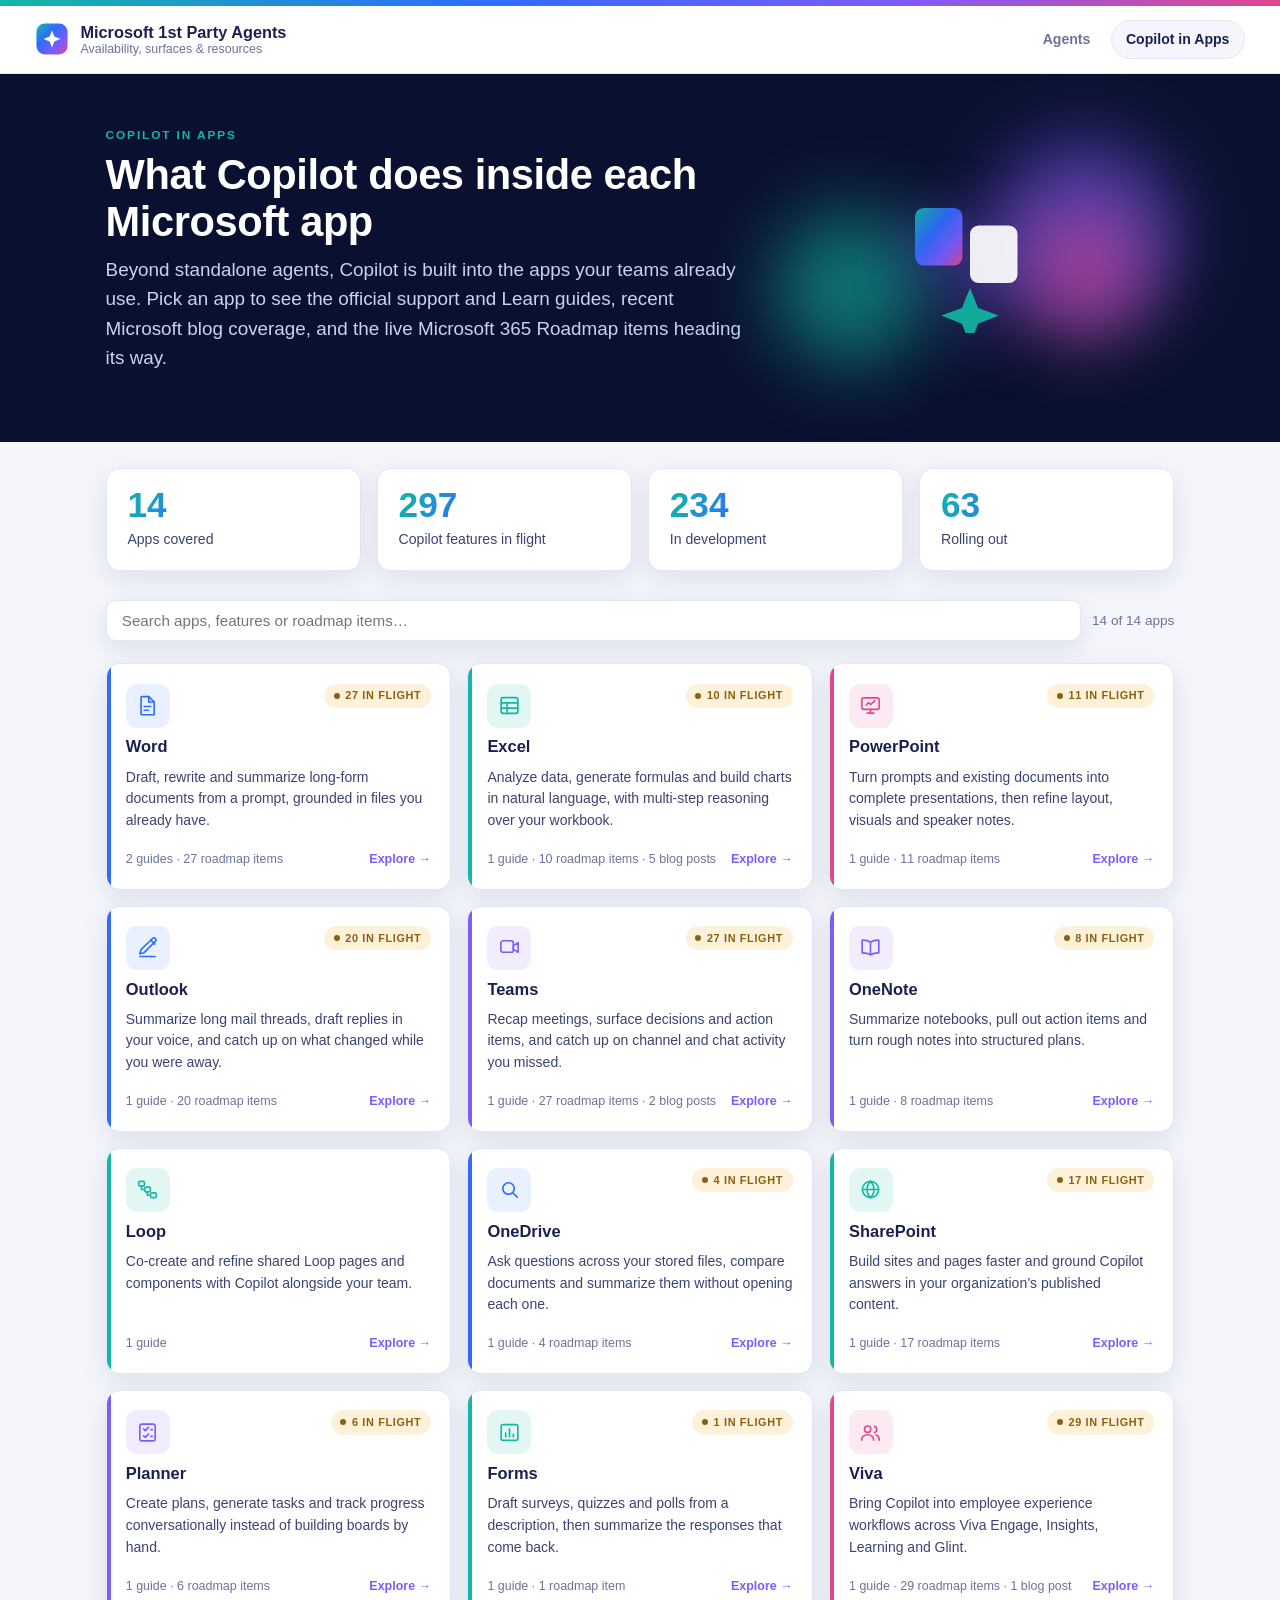
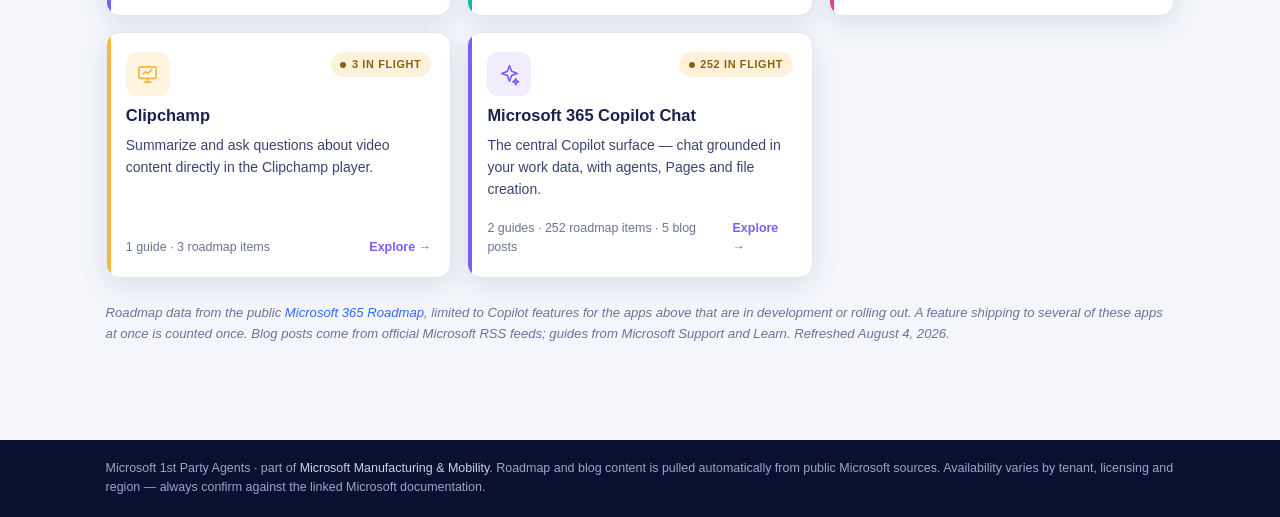
==== apps.html @ 52e4d9c3 "Reword agent card and detail labels Cards now read 'places to start' instead of 'capabilities', and " ====
<!DOCTYPE html>
<html lang="en">
<head>
<meta charset="utf-8">
<meta name="viewport" content="width=device-width,initial-scale=1">
<title>Copilot in Apps — Microsoft 1st Party Agents</title>
<meta name="description" content="What Microsoft 365 Copilot does inside Word, Excel, PowerPoint, Outlook, Teams and more — with official support articles, Microsoft blogs and live roadmap items for each app.">
<link rel="icon" href="assets/favicon.svg" type="image/svg+xml">
<link rel="stylesheet" href="assets/css/styles.css?v=20260805">
</head>
<body>
<div class="ribbon"></div>

<header class="site-header">
  <a class="brand" href="index.html">
    <svg class="brand-glyph" viewBox="0 0 48 48" fill="none" aria-hidden="true">
      <defs><linearGradient id="bg" x1="0" y1="0" x2="1" y2="1">
        <stop offset="0" stop-color="#12B8A6"/><stop offset=".38" stop-color="#2F6BFF"/>
        <stop offset=".7" stop-color="#7C5CFC"/><stop offset="1" stop-color="#E3458E"/>
      </linearGradient></defs>
      <rect x="2" y="2" width="44" height="44" rx="12" fill="url(#bg)"/>
      <path d="M24 12l3.4 8.6L36 24l-8.6 3.4L24 36l-3.4-8.6L12 24l8.6-3.4z" fill="#fff"/>
    </svg>
    <span class="brand-text">
      <strong>Microsoft 1st Party Agents</strong>
      <span>Availability, surfaces &amp; resources</span>
    </span>
  </a>
  <nav class="site-nav" aria-label="Sections">
    <a href="index.html">Agents</a>
    <a href="apps.html" aria-current="page" class="is-current">Copilot in Apps</a>
  </nav>
</header>

<main class="container">

  <!-- ------------------------------------------------------------- list -->
  <div id="listView" class="view">
    <section class="hero">
      <div class="hero-copy">
        <span class="kicker">Copilot in Apps</span>
        <h1>What Copilot does inside each Microsoft app</h1>
        <p class="lead">Beyond standalone agents, Copilot is built into the apps your teams already use.
          Pick an app to see the official support and Learn guides, recent Microsoft blog coverage, and
          the live Microsoft 365 Roadmap items heading its way.</p>
      </div>
      <div class="hero-art">
        <div class="orb orb-a"></div><div class="orb orb-b"></div><div class="orb orb-c"></div>
        <svg class="hero-glyph" viewBox="0 0 120 120" fill="none" aria-hidden="true">
          <defs><linearGradient id="hg" x1="0" y1="0" x2="1" y2="1">
            <stop offset="0" stop-color="#12B8A6"/><stop offset=".4" stop-color="#2F6BFF"/>
            <stop offset=".72" stop-color="#7C5CFC"/><stop offset="1" stop-color="#E3458E"/>
          </linearGradient></defs>
          <rect x="16" y="20" width="38" height="46" rx="7" fill="url(#hg)" opacity=".92"/>
          <rect x="60" y="34" width="38" height="46" rx="7" fill="#fff" opacity=".92"/>
          <path d="M60 84l6.5 16L83 106l-16.5 6.5L60 129l-6.5-16.5L37 106l16.5-6z" fill="#12B8A6" opacity=".9"/>
        </svg>
      </div>
    </section>

    <div id="statRow" class="stat-row"></div>

    <div class="controls">
      <div class="search-row">
        <input id="appSearch" type="search" placeholder="Search apps, features or roadmap items…"
               aria-label="Search apps" autocomplete="off">
        <span id="resultCount" class="result-count"></span>
      </div>
    </div>

    <div id="appGrid" class="agent-grid"></div>
    <p id="sourceNote" class="source-note"></p>
  </div>

  <!-- ----------------------------------------------------------- detail -->
  <div id="detailView" class="view" hidden></div>

</main>

<footer class="site-footer">
  <p>Microsoft 1st Party Agents &middot; part of
    <a href="https://www.mfg-365.com">Microsoft Manufacturing &amp; Mobility</a>.
    Roadmap and blog content is pulled automatically from public Microsoft sources.
    Availability varies by tenant, licensing and region — always confirm against the linked Microsoft documentation.</p>
</footer>

<script type="module" src="assets/js/apps.js?v=20260805"></script>
</body>
</html>
---- assets/css/styles.css ----
/* Microsoft 1st Party Agents — mfg-365 design system
   Tokens mirror copilot-frontier-coe-site/assets/css/styles.css so the app
   reads as a sibling of the other mfg-365 properties. */
:root{
  --teal:#12B8A6; --blue:#2F6BFF; --purple:#7C5CFC; --pink:#E3458E; --amber:#F4B740;
  --navy:#0A1130; --navy2:#141C44;
  --ink:#1A2150; --body:#3A4374; --muted:#6B739B;
  --light:#F4F6FC; --card:#FFFFFF; --hair:#E2E7F4;
  --grad:linear-gradient(120deg,#12B8A6 0%,#2F6BFF 38%,#7C5CFC 70%,#E3458E 100%);
  --radius:14px; --shadow:0 8px 26px rgba(26,33,80,.10);
  --maxw:1120px;
  --font:"Segoe UI",-apple-system,BlinkMacSystemFont,Roboto,Helvetica,Arial,sans-serif;
}
*{box-sizing:border-box;margin:0;padding:0}
html{scroll-behavior:smooth;overflow-x:clip;scroll-padding-top:120px}
body{font-family:var(--font);color:var(--body);background:var(--light);line-height:1.55;
  -webkit-font-smoothing:antialiased;overflow-x:clip}
a{color:var(--blue);text-decoration:none}
a:hover{text-decoration:underline}
[hidden]{display:none !important}

.ribbon{height:6px;background:var(--grad)}

/* Header */
.site-header{display:flex;align-items:center;justify-content:space-between;gap:1rem;
  padding:.9rem clamp(1rem,4vw,2.2rem);background:#fff;border-bottom:1px solid var(--hair);
  position:sticky;top:0;z-index:50}
.brand{display:flex;align-items:center;gap:.7rem;color:inherit}
.brand:hover{text-decoration:none}
.brand-glyph{width:34px;height:34px;flex:0 0 auto}
.brand-text{display:flex;flex-direction:column;line-height:1.15}
.brand-text strong{color:var(--ink);font-size:1.02rem}
.brand-text span{color:var(--muted);font-size:.78rem}
.header-cta{font-size:.85rem;font-weight:600;color:var(--purple);white-space:nowrap}

/* Section nav */
.site-nav{display:flex;gap:.3rem;align-items:center;flex-wrap:wrap}
.site-nav a{font-size:.88rem;font-weight:600;color:var(--muted);padding:.45rem .9rem;
  border-radius:20px;border:1px solid transparent;white-space:nowrap;
  transition:background .15s,color .15s,border-color .15s}
.site-nav a:hover{color:var(--ink);background:var(--light);text-decoration:none}
.site-nav a.is-current{color:var(--ink);background:var(--light);border-color:var(--hair)}

/* Roadmap + blog cards */
.rm-meta-row{display:flex;gap:.5rem;flex-wrap:wrap;margin-bottom:1rem}
.count-badge{display:inline-flex;align-items:center;gap:.4rem;background:#fff;border:1px solid var(--hair);
  border-radius:20px;padding:.35rem .85rem;font-size:.8rem;font-weight:600;color:var(--ink);box-shadow:var(--shadow)}
a.count-badge{color:var(--purple)}
a.count-badge:hover{text-decoration:none;border-color:#C9D2F0}
.count-badge i{width:9px;height:9px;border-radius:50%;display:inline-block;flex:0 0 auto}
.dot-dev{background:var(--blue)}.dot-roll{background:var(--amber)}.dot-launch{background:var(--teal)}

/* Clickable roadmap status filters */
button.chip-toggle{appearance:none;cursor:pointer;font-family:inherit;
  transition:background .15s,color .15s,border-color .15s}
button.chip-toggle:hover{border-color:#C9D2F0;background:var(--light)}
button.chip-toggle.is-active{background:var(--navy);color:#fff;border-color:var(--navy)}
button.chip-toggle:focus-visible{outline:2px solid var(--purple);outline-offset:2px}
.chip-toggle .chip-n{font-size:.72rem;font-weight:700;opacity:.65}
.chip-toggle.is-active .chip-n{opacity:.8}
.rm-empty{text-align:center;color:var(--muted);padding:2rem 1rem;font-size:.9rem}

.roadmap-list{display:grid;gap:.8rem}
.rm-card{background:#fff;border:1px solid var(--hair);border-radius:12px;padding:1.1rem 1.2rem;
  box-shadow:var(--shadow);border-left:5px solid var(--blue)}
.rm-card[data-s="Rolling out"]{border-left-color:var(--amber)}
.rm-card[data-s="Launched"]{border-left-color:var(--teal)}
.rm-card.blog-card{border-left-color:var(--purple)}
.rm-head{display:flex;justify-content:space-between;gap:1rem;align-items:flex-start;margin-bottom:.4rem}
.rm-title{color:var(--ink);font-size:1rem;font-weight:600;line-height:1.35}
.rm-title a{color:var(--ink)}
.rm-status{flex:0 0 auto;font-size:.7rem;font-weight:700;letter-spacing:.05em;text-transform:uppercase;
  padding:.25rem .6rem;border-radius:20px;white-space:nowrap}
.s-dev{background:rgba(47,107,255,.12);color:var(--blue)}
.s-roll{background:rgba(244,183,64,.20);color:#8A6110}
.s-launch{background:rgba(18,184,166,.14);color:#0C7E72}
.rm-date{flex:0 0 auto;font-size:.78rem;color:var(--muted);white-space:nowrap}
.rm-desc{font-size:.88rem;color:var(--body);margin-bottom:.6rem;line-height:1.55}
.rm-meta{display:flex;gap:.4rem;flex-wrap:wrap;font-size:.72rem;color:var(--muted)}
.rm-meta .m{background:var(--light);border-radius:6px;padding:.2rem .5rem}

/* Layout */
.container{max-width:var(--maxw);margin:0 auto;padding:clamp(1.4rem,4vw,2.8rem) clamp(1rem,4vw,1.6rem) 4rem}
.view{animation:fade .3s ease}
@keyframes fade{from{opacity:0;transform:translateY(8px)}to{opacity:1;transform:none}}

.kicker{display:inline-block;font-size:.74rem;font-weight:700;letter-spacing:.16em;
  text-transform:uppercase;color:var(--purple);margin-bottom:.5rem}
h1{font-size:clamp(1.8rem,4vw,2.6rem);color:var(--ink);line-height:1.12;letter-spacing:-.01em;margin-bottom:.6rem}
.lead{font-size:clamp(1rem,2vw,1.18rem);color:var(--body);max-width:64ch;margin-bottom:1.4rem}
.section-title{color:var(--ink);font-size:1.3rem;margin:2.4rem 0 1rem}
.muted{color:var(--muted)}
.source-note{font-size:.82rem;color:var(--muted);margin-top:1.6rem;font-style:italic}

/* Hero */
.hero{display:grid;grid-template-columns:1.4fr .9fr;gap:1.5rem;align-items:center;
  background:var(--navy);
  margin-left:calc(50% - 50vw);margin-right:calc(50% - 50vw);
  margin-top:calc(clamp(1.4rem,4vw,2.8rem) * -1);
  padding:clamp(2rem,5vw,3rem) max(clamp(1rem,4vw,1.6rem), calc((100vw - var(--maxw)) / 2 + 1.6rem));
  color:#fff;overflow:hidden;position:relative}
.hero .kicker{color:var(--teal)}
.hero-copy h1{color:#fff}
.hero .lead{color:#C9D2F0}
.hero-art{position:relative;height:210px;display:flex;align-items:center;justify-content:center}
.hero-glyph{width:150px;filter:drop-shadow(0 10px 30px rgba(124,92,252,.5));position:relative;z-index:2}
.orb{position:absolute;border-radius:50%;filter:blur(38px);opacity:.6}
.orb-a{width:180px;height:180px;background:var(--purple);top:-10px;right:0}
.orb-b{width:150px;height:150px;background:var(--teal);bottom:0;left:10px}
.orb-c{width:120px;height:120px;background:var(--pink);bottom:30px;right:30px}

/* Stats */
.stat-row{display:grid;grid-template-columns:repeat(4,1fr);gap:1rem;margin-top:1.6rem}
.stat{background:#fff;border:1px solid var(--hair);border-radius:var(--radius);padding:1.1rem 1.3rem;box-shadow:var(--shadow)}
.stat-num{display:block;font-size:2.2rem;font-weight:700;line-height:1;
  background:var(--grad);-webkit-background-clip:text;background-clip:text;color:transparent;margin-bottom:.35rem}
.stat-lbl{font-size:.88rem;color:var(--body)}

/* Controls */
.controls{display:flex;flex-direction:column;gap:.9rem;margin:1.8rem 0 1.4rem}
.search-row{display:flex;gap:.7rem;flex-wrap:wrap;align-items:center}
#agentSearch,#appSearch{flex:1;min-width:240px;border:1px solid var(--hair);border-radius:10px;padding:.7rem .95rem;
  font-family:inherit;font-size:.95rem;color:var(--ink);background:#fff;box-shadow:var(--shadow)}
#agentSearch:focus,#appSearch:focus{outline:2px solid var(--purple);outline-offset:1px}
.result-count{font-size:.85rem;color:var(--muted);white-space:nowrap}
.filter-group{display:flex;gap:.4rem;flex-wrap:wrap;align-items:center}
.filter-label{font-size:.72rem;font-weight:700;letter-spacing:.12em;text-transform:uppercase;
  color:var(--muted);margin-right:.2rem}
.chip{appearance:none;border:1px solid var(--hair);background:#fff;cursor:pointer;font-family:inherit;
  font-size:.82rem;font-weight:600;color:var(--muted);padding:.45rem .85rem;border-radius:20px;
  display:inline-flex;align-items:center;gap:.4rem;transition:background .15s,color .15s,border-color .15s}
.chip:hover{color:var(--ink);border-color:#C9D2F0}
.chip.is-active{background:var(--navy);color:#fff;border-color:var(--navy)}
.chip i{width:8px;height:8px;border-radius:50%;display:inline-block;flex:0 0 auto}
.chip .chip-n{font-size:.72rem;opacity:.65;font-weight:700}

/* Status badges */
.badge{display:inline-flex;align-items:center;gap:.35rem;font-size:.68rem;font-weight:700;
  letter-spacing:.06em;text-transform:uppercase;padding:.24rem .6rem;border-radius:20px;white-space:nowrap}
.badge::before{content:"";width:6px;height:6px;border-radius:50%;background:currentColor}
.badge-ga{background:rgba(18,184,166,.14);color:#0C7E72}
.badge-preview{background:rgba(244,183,64,.20);color:#8A6110}
.badge-frontier{background:rgba(124,92,252,.14);color:#5B3FD1}

/* Agent grid */
.group-block{margin-top:2.2rem}
.group-head{display:flex;align-items:baseline;justify-content:space-between;gap:1rem;flex-wrap:wrap;
  margin-bottom:.9rem;padding-bottom:.6rem;border-bottom:1px solid var(--hair)}
.group-head h2{color:var(--ink);font-size:1.18rem;line-height:1.25}
.group-head .group-lic{font-size:.8rem;color:var(--muted)}

.agent-grid{display:grid;grid-template-columns:repeat(auto-fill,minmax(285px,1fr));gap:1rem}
a.agent-card{display:flex;flex-direction:column;gap:.55rem;background:#fff;border:1px solid var(--hair);
  border-radius:var(--radius);padding:1.2rem;box-shadow:var(--shadow);color:inherit;
  position:relative;overflow:hidden;transition:transform .14s,box-shadow .14s,border-color .14s}
a.agent-card:hover{transform:translateY(-3px);box-shadow:0 14px 34px rgba(26,33,80,.14);
  text-decoration:none;border-color:#CFD8F2}
.agent-card::before{content:"";position:absolute;inset:0 auto 0 0;width:4px;background:var(--acc,var(--blue))}
.agent-card-top{display:flex;align-items:flex-start;justify-content:space-between;gap:.7rem}
.agent-ico{width:44px;height:44px;border-radius:11px;flex:0 0 auto;display:flex;align-items:center;
  justify-content:center;background:var(--acc-soft,rgba(47,107,255,.1));color:var(--acc,var(--blue))}
.agent-ico svg{width:23px;height:23px}
.agent-card h3{color:var(--ink);font-size:1.03rem;line-height:1.3}
.agent-card p{font-size:.875rem;color:var(--body);
  display:-webkit-box;-webkit-line-clamp:3;line-clamp:3;-webkit-box-orient:vertical;overflow:hidden}
.surface-row{display:flex;gap:.35rem;flex-wrap:wrap;margin-top:auto;padding-top:.5rem}
.surface{font-size:.72rem;font-weight:600;color:var(--muted);background:var(--light);
  border-radius:6px;padding:.2rem .5rem;white-space:nowrap}
.agent-card-foot{display:flex;align-items:center;justify-content:space-between;gap:.6rem;
  font-size:.78rem;color:var(--muted);padding-top:.2rem}
.agent-card-foot .go{font-weight:700;color:var(--purple)}
a.agent-card:hover .go{text-decoration:underline}

.empty{text-align:center;color:var(--muted);padding:3rem 1rem;background:#fff;
  border:1px dashed var(--hair);border-radius:var(--radius);margin-top:1.5rem}

/* Detail view */
.back-link{display:inline-flex;align-items:center;gap:.4rem;font-size:.88rem;font-weight:600;
  color:var(--purple);margin-bottom:1.2rem;background:none;border:none;cursor:pointer;font-family:inherit;padding:0}
.back-link:hover{text-decoration:underline}
.detail-hero{background:var(--navy);border-radius:var(--radius);padding:clamp(1.5rem,4vw,2.2rem);
  color:#fff;position:relative;overflow:hidden;box-shadow:0 14px 40px rgba(10,17,48,.28)}
.detail-hero::before{content:"";position:absolute;left:0;top:0;bottom:0;width:7px;background:var(--acc,var(--blue))}
.detail-hero::after{content:"";position:absolute;right:-70px;top:-70px;width:250px;height:250px;border-radius:50%;
  background:radial-gradient(circle,var(--acc,var(--blue)),transparent 70%);opacity:.35;filter:blur(24px);pointer-events:none}
.detail-head{display:flex;align-items:flex-start;gap:1.1rem;position:relative;z-index:1;flex-wrap:wrap}
.detail-ico{width:64px;height:64px;border-radius:15px;flex:0 0 auto;display:flex;align-items:center;
  justify-content:center;background:rgba(255,255,255,.10);border:1px solid rgba(255,255,255,.18);color:#fff}
.detail-ico svg{width:33px;height:33px}
.detail-title{flex:1;min-width:240px}
.detail-title h1{color:#fff;font-size:clamp(1.5rem,3.5vw,2.1rem);margin-bottom:.5rem}
.detail-badges{display:flex;gap:.5rem;flex-wrap:wrap;align-items:center}
.detail-hero .badge{background:rgba(255,255,255,.14);color:#fff}
.detail-group{font-size:.82rem;color:#C9D2F0}
.detail-desc{color:#C9D2F0;font-size:1.02rem;margin-top:1.1rem;position:relative;z-index:1;max-width:70ch}

.detail-grid{display:grid;grid-template-columns:repeat(auto-fit,minmax(260px,1fr));gap:1rem;margin-top:1.5rem}
.info-card{background:#fff;border:1px solid var(--hair);border-radius:var(--radius);padding:1.2rem;box-shadow:var(--shadow)}
.info-card h3{font-size:.72rem;font-weight:700;letter-spacing:.12em;text-transform:uppercase;
  color:var(--muted);margin-bottom:.7rem}
.info-card ul{list-style:none;display:flex;flex-direction:column;gap:.45rem}
.info-card li{display:flex;align-items:flex-start;gap:.5rem;font-size:.92rem;color:var(--ink)}
.info-card li::before{content:"";width:6px;height:6px;border-radius:50%;background:var(--acc,var(--blue));
  margin-top:.5rem;flex:0 0 auto}

.callout{display:flex;gap:.9rem;align-items:flex-start;background:#fff;border:1px solid var(--hair);
  border-left:5px solid var(--amber);border-radius:var(--radius);padding:1.15rem;margin-top:1.3rem;box-shadow:var(--shadow)}
.callout-mark{flex:0 0 auto;width:30px;height:30px;border-radius:50%;background:rgba(244,183,64,.18);
  display:flex;align-items:center;justify-content:center;font-weight:700;color:#8A6110;font-size:.9rem}
.callout ul{list-style:none;display:flex;flex-direction:column;gap:.4rem}
.callout li{font-size:.92rem;color:var(--body)}

/* Resources */
.res-grid{display:grid;grid-template-columns:repeat(auto-fill,minmax(250px,1fr));gap:.8rem}
a.res-card{display:flex;align-items:center;gap:.8rem;background:#fff;border:1px solid var(--hair);
  border-radius:12px;padding:.95rem 1.05rem;box-shadow:var(--shadow);color:inherit;
  transition:transform .14s,box-shadow .14s}
a.res-card:hover{transform:translateY(-3px);box-shadow:0 14px 30px rgba(26,33,80,.14);text-decoration:none}
.res-ico{width:34px;height:34px;border-radius:9px;flex:0 0 auto;display:flex;align-items:center;
  justify-content:center;background:var(--light);color:var(--purple)}
.res-ico svg{width:18px;height:18px}
.res-body{min-width:0;display:flex;flex-direction:column;gap:.15rem}
.res-body strong{color:var(--ink);font-size:.94rem}
.res-body em{color:var(--body);font-size:.8rem;font-style:normal;line-height:1.4;
  display:-webkit-box;-webkit-line-clamp:2;line-clamp:2;-webkit-box-orient:vertical;overflow:hidden}
.res-body > span{color:var(--muted);font-size:.76rem;overflow:hidden;text-overflow:ellipsis;white-space:nowrap}
a.res-card{align-items:flex-start}

/* Enriched detail sections */
.prose{background:#fff;border:1px solid var(--hair);border-radius:var(--radius);
  padding:1.3rem 1.4rem;box-shadow:var(--shadow);display:flex;flex-direction:column;gap:.8rem}
.prose p{font-size:.97rem;color:var(--body);line-height:1.65;max-width:78ch}

.hl-list{list-style:none;display:grid;grid-template-columns:repeat(auto-fit,minmax(300px,1fr));gap:.7rem}
.hl-list li{display:flex;align-items:flex-start;gap:.65rem;background:#fff;border:1px solid var(--hair);
  border-radius:12px;padding:.9rem 1.05rem;box-shadow:var(--shadow);font-size:.9rem;
  color:var(--body);line-height:1.5}
.hl-list li::before{content:"";flex:0 0 auto;width:16px;height:16px;border-radius:50%;margin-top:.2rem;
  background:var(--acc-soft,rgba(47,107,255,.12));box-shadow:inset 0 0 0 2px var(--acc,var(--blue))}

.lim-list{list-style:none;display:flex;flex-direction:column;gap:.5rem;
  background:#fff;border:1px solid var(--hair);border-left:5px solid var(--muted);
  border-radius:var(--radius);padding:1.1rem 1.3rem;box-shadow:var(--shadow)}
.lim-list li{position:relative;padding-left:1.1rem;font-size:.9rem;color:var(--body);line-height:1.5}
.lim-list li::before{content:"";position:absolute;left:0;top:.55rem;width:5px;height:5px;
  border-radius:50%;background:var(--muted)}

.related-row{display:flex;gap:.5rem;flex-wrap:wrap}
a.related-pill{display:inline-flex;align-items:center;gap:.45rem;background:#fff;border:1px solid var(--hair);
  border-radius:20px;padding:.4rem .85rem;font-size:.85rem;font-weight:600;color:var(--ink);box-shadow:var(--shadow);
  transition:transform .14s,border-color .14s}
a.related-pill:hover{text-decoration:none;border-color:#C9D2F0;transform:translateY(-2px)}
a.related-pill svg{width:15px;height:15px;color:var(--acc,var(--blue))}

/* Footer */
.site-footer{margin-top:2rem;background:var(--navy);color:#9AA4CC}
.site-footer p{max-width:var(--maxw);margin:0 auto;padding:1.2rem clamp(1rem,4vw,1.6rem);font-size:.78rem}
.site-footer a{color:#C9D2F0}

/* Responsive */
@media(max-width:900px){
  .hero{grid-template-columns:1fr}.hero-art{height:150px;order:-1}
  .stat-row{grid-template-columns:repeat(2,1fr)}
}
@media(max-width:640px){
  .stat-row{grid-template-columns:1fr}
  .agent-grid{grid-template-columns:1fr}
  .header-cta{display:none}
  .filter-label{width:100%;margin-bottom:.1rem}
  .site-nav a{padding:.4rem .7rem;font-size:.82rem}
  .brand-text span{display:none}
}
@media(prefers-reduced-motion:reduce){
  *{animation:none !important;transition:none !important}
  html{scroll-behavior:auto}
}
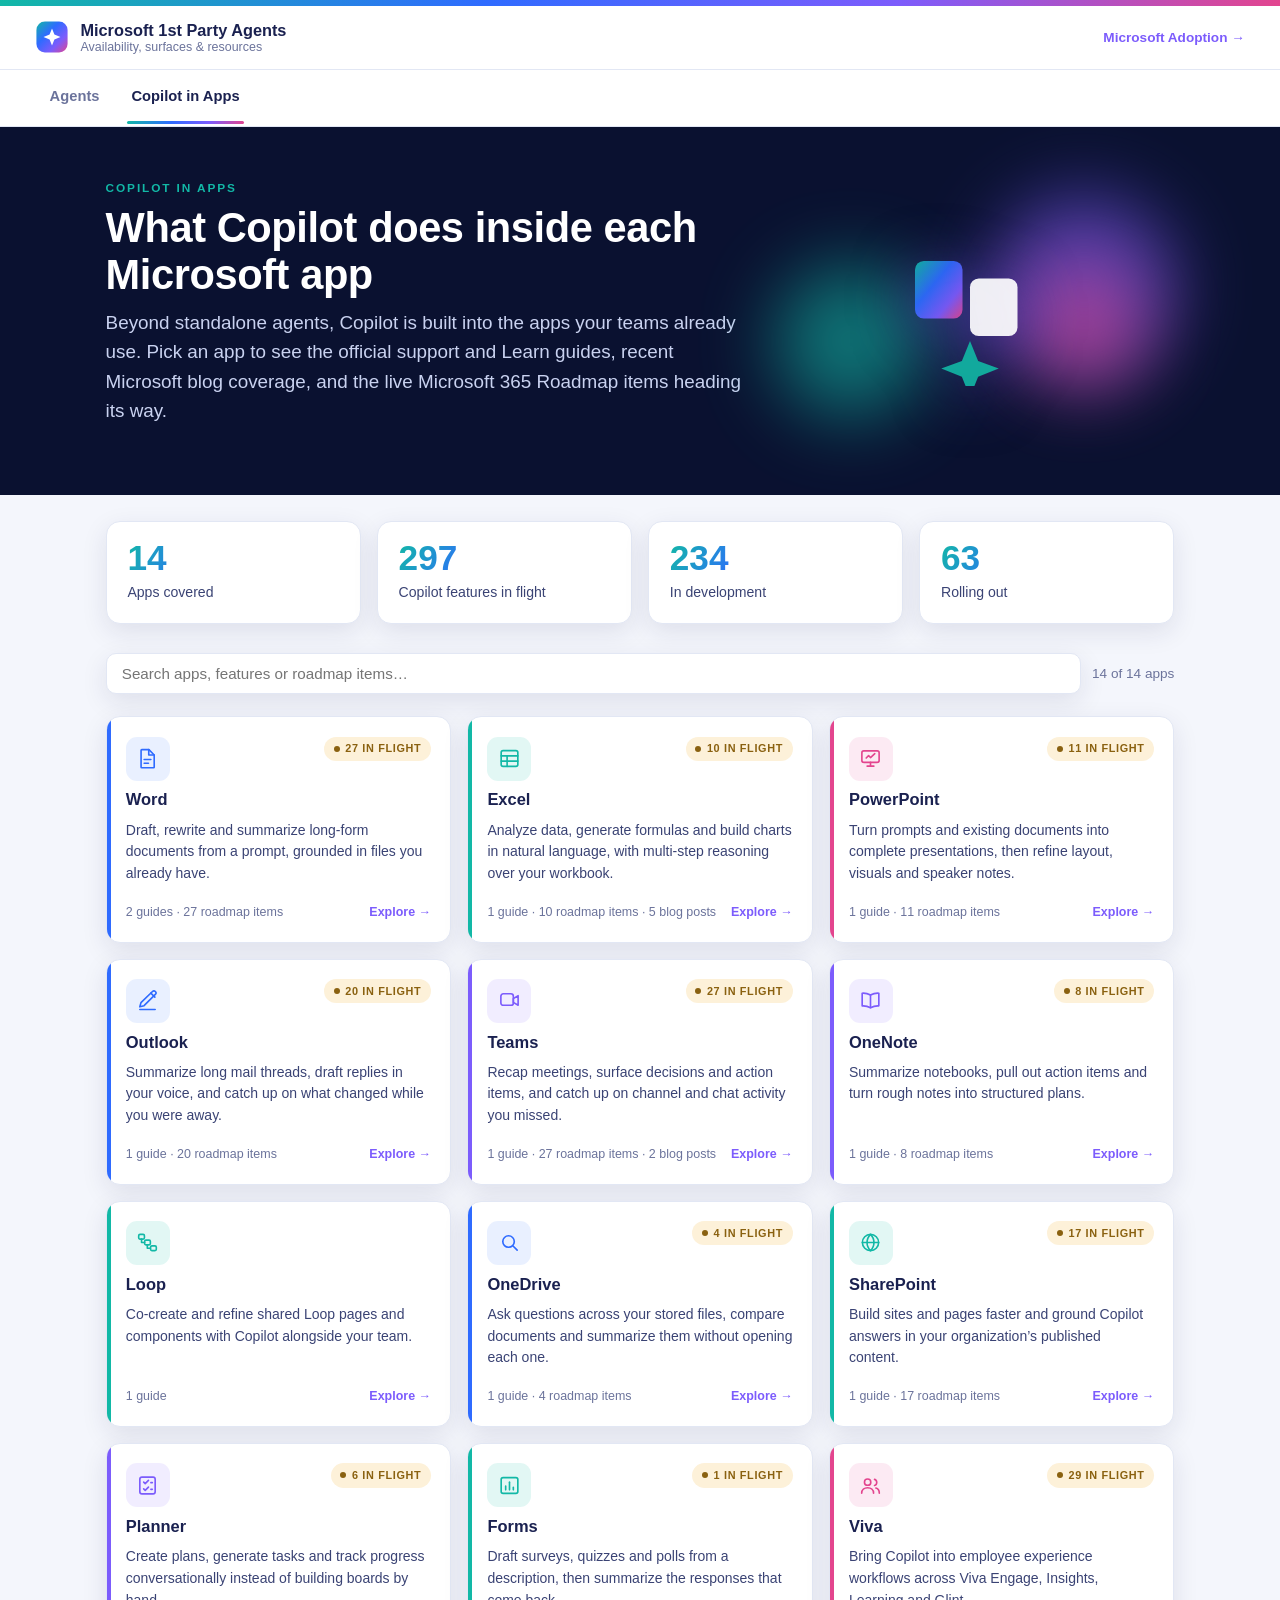
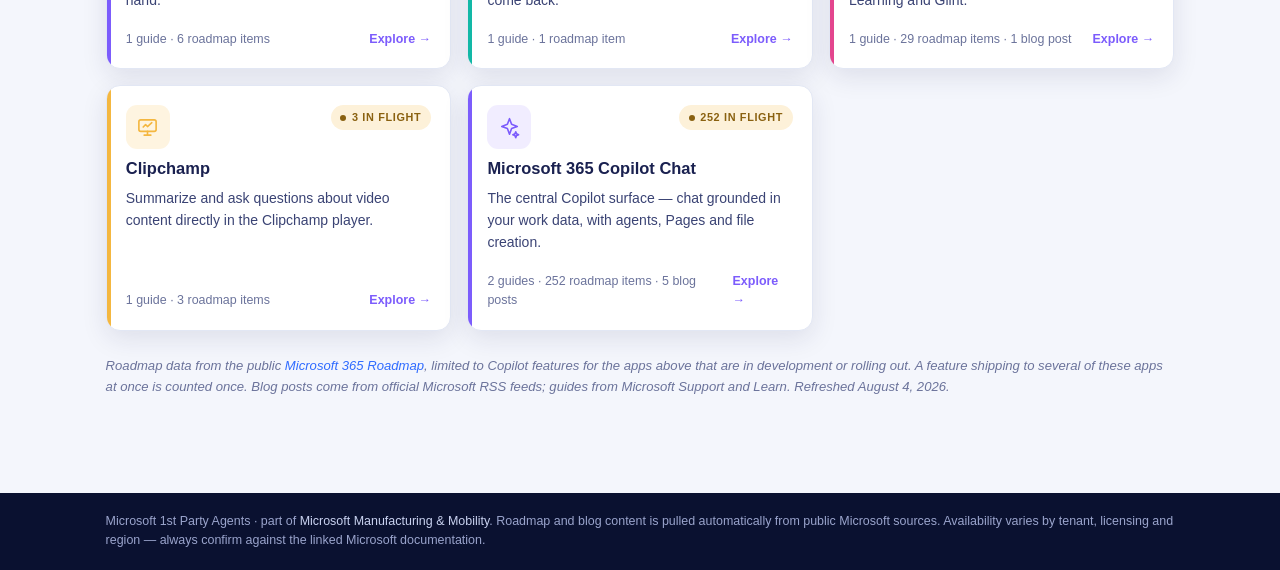
==== commit 10eda016: "Use the shared section tab bar Replaces the header pill nav with the .tabs pattern the other mfg-365" ====
--- a/apps.html
+++ b/apps.html
@@ -6,7 +6,7 @@
 <title>Copilot in Apps — Microsoft 1st Party Agents</title>
 <meta name="description" content="What Microsoft 365 Copilot does inside Word, Excel, PowerPoint, Outlook, Teams and more — with official support articles, Microsoft blogs and live roadmap items for each app.">
 <link rel="icon" href="assets/favicon.svg" type="image/svg+xml">
-<link rel="stylesheet" href="assets/css/styles.css?v=20260805">
+<link rel="stylesheet" href="assets/css/styles.css?v=20260805b">
 </head>
 <body>
 <div class="ribbon"></div>
@@ -26,11 +26,14 @@
       <span>Availability, surfaces &amp; resources</span>
     </span>
   </a>
-  <nav class="site-nav" aria-label="Sections">
-    <a href="index.html">Agents</a>
-    <a href="apps.html" aria-current="page" class="is-current">Copilot in Apps</a>
-  </nav>
+  <a class="header-cta" href="https://adoption.microsoft.com/en-us/ai-agents/agents-in-microsoft-365/"
+     target="_blank" rel="noopener noreferrer">Microsoft Adoption &rarr;</a>
 </header>
+
+<nav class="tabs" aria-label="Sections">
+  <a class="tab" href="index.html">Agents</a>
+  <a class="tab is-active" href="apps.html" aria-current="page">Copilot in Apps</a>
+</nav>
 
 <main class="container">
 
@@ -84,6 +87,6 @@
     Availability varies by tenant, licensing and region — always confirm against the linked Microsoft documentation.</p>
 </footer>
 
-<script type="module" src="assets/js/apps.js?v=20260805"></script>
+<script type="module" src="assets/js/apps.js?v=20260805b"></script>
 </body>
 </html>
--- a/assets/css/styles.css
+++ b/assets/css/styles.css
@@ -33,13 +33,21 @@
 .brand-text span{color:var(--muted);font-size:.78rem}
 .header-cta{font-size:.85rem;font-weight:600;color:var(--purple);white-space:nowrap}
 
-/* Section nav */
-.site-nav{display:flex;gap:.3rem;align-items:center;flex-wrap:wrap}
-.site-nav a{font-size:.88rem;font-weight:600;color:var(--muted);padding:.45rem .9rem;
-  border-radius:20px;border:1px solid transparent;white-space:nowrap;
-  transition:background .15s,color .15s,border-color .15s}
-.site-nav a:hover{color:var(--ink);background:var(--light);text-decoration:none}
-.site-nav a.is-current{color:var(--ink);background:var(--light);border-color:var(--hair)}
+/* Section tabs — matches the sibling mfg-365 sites. Sticky below the site
+   header on its own, and below the injected global bar inside the bundle
+   (mfg-global.css raises this to 112px). */
+.tabs{display:flex;gap:.2rem;overflow-x:auto;background:#fff;
+  padding:0 clamp(1rem,4vw,2.2rem);border-bottom:1px solid var(--hair);
+  position:sticky;top:60px;z-index:40;scrollbar-width:none}
+.tabs::-webkit-scrollbar{display:none}
+.tab{appearance:none;border:none;background:none;cursor:pointer;font-family:inherit;
+  font-size:.92rem;font-weight:600;color:var(--muted);padding:.95rem .9rem;
+  border-bottom:3px solid transparent;white-space:nowrap;transition:color .15s;
+  text-decoration:none;position:relative}
+.tab:hover{color:var(--ink);text-decoration:none}
+.tab.is-active{color:var(--ink)}
+.tab.is-active::after{content:"";position:absolute;left:.6rem;right:.6rem;bottom:-1px;
+  height:3px;border-radius:3px;background:var(--grad)}
 
 /* Roadmap + blog cards */
 .rm-meta-row{display:flex;gap:.5rem;flex-wrap:wrap;margin-bottom:1rem}
@@ -267,7 +275,7 @@
   .agent-grid{grid-template-columns:1fr}
   .header-cta{display:none}
   .filter-label{width:100%;margin-bottom:.1rem}
-  .site-nav a{padding:.4rem .7rem;font-size:.82rem}
+  .tabs{top:58px}
   .brand-text span{display:none}
 }
 @media(prefers-reduced-motion:reduce){
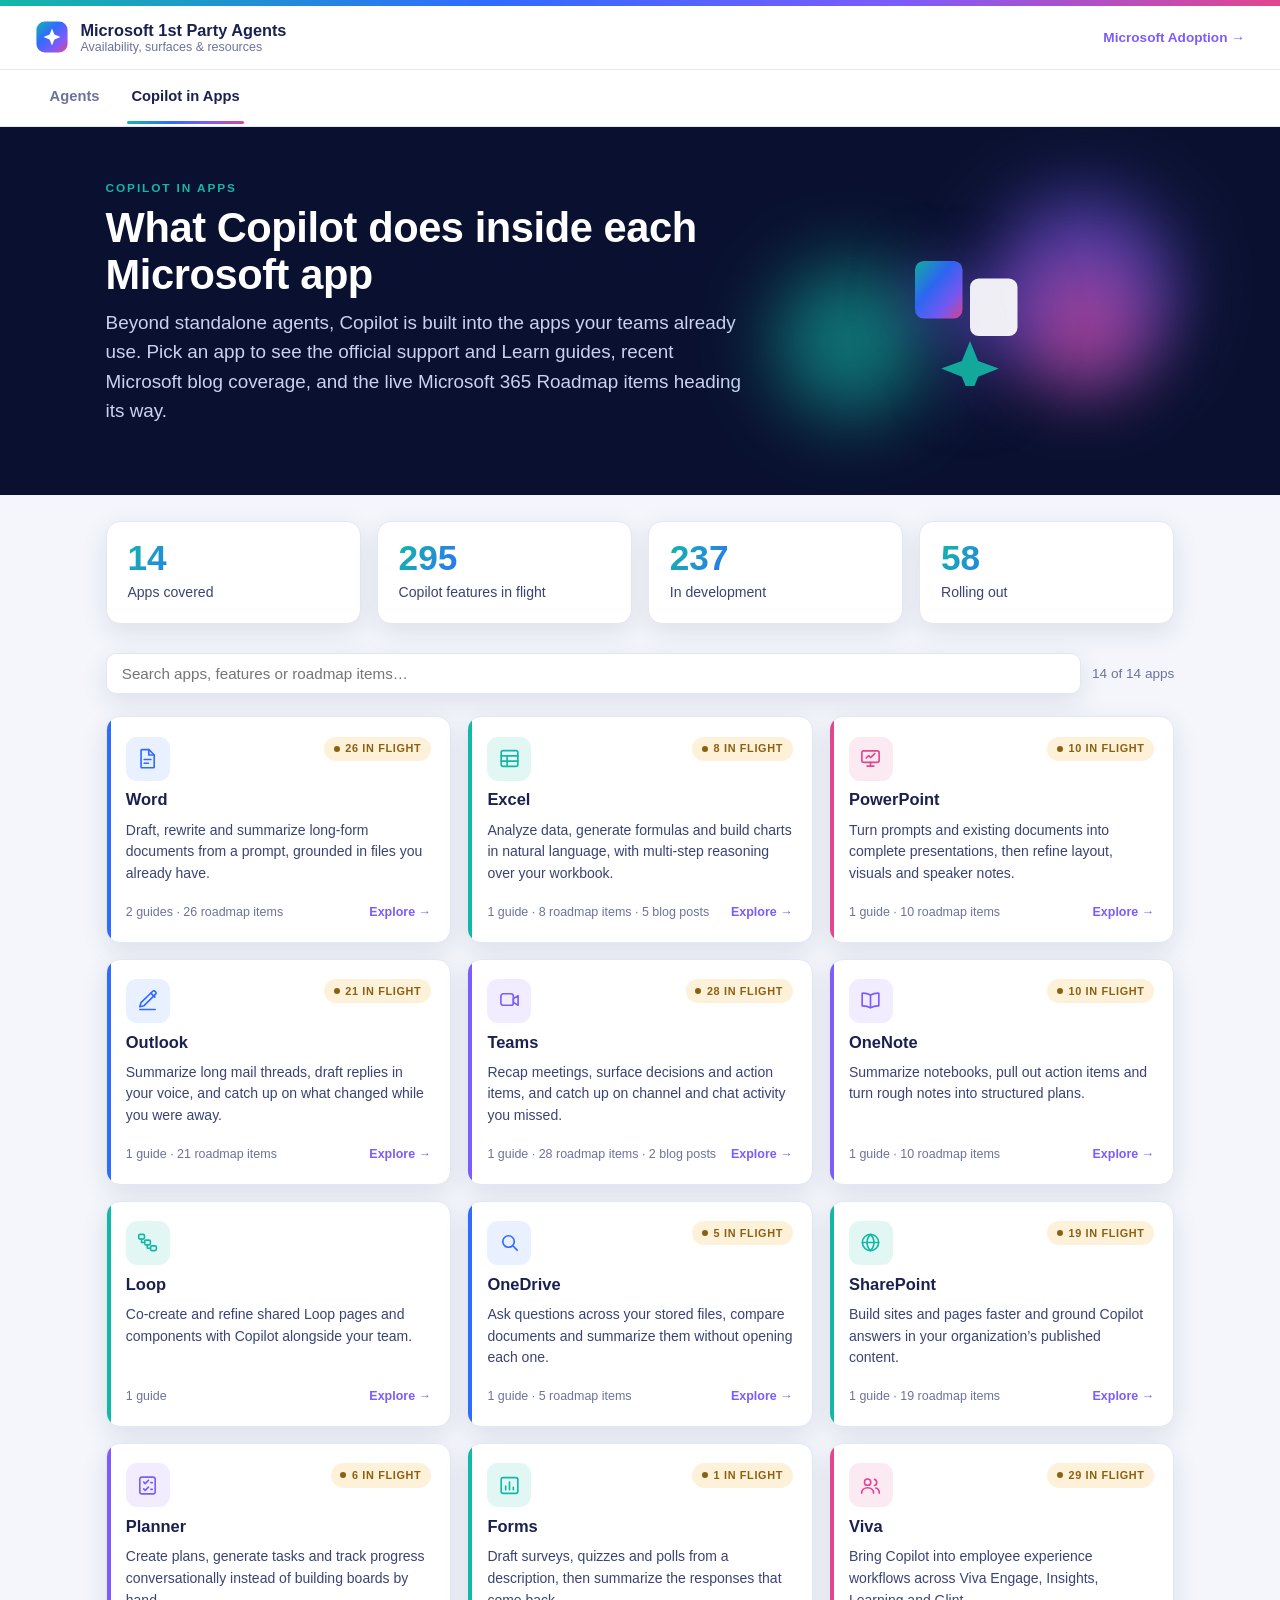
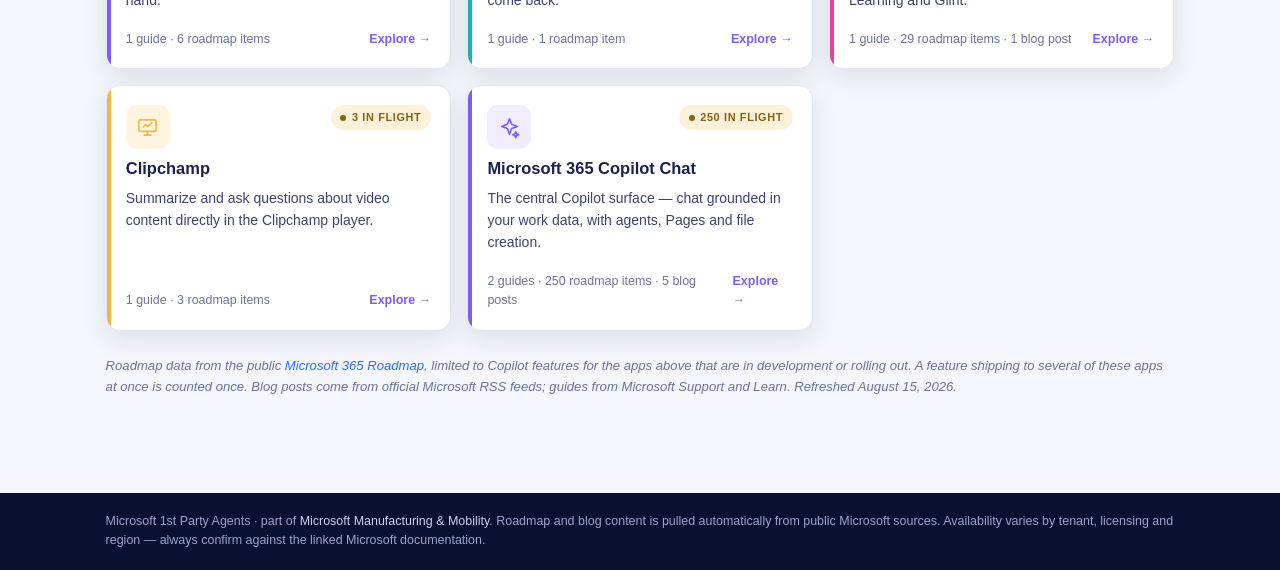
==== commit 0115df34: "Weekly content refresh 2026-08-15 Word: new roadmap item — Copilot takes emails and meetings into ac" ====
--- a/apps.html
+++ b/apps.html
@@ -6,7 +6,7 @@
 <title>Copilot in Apps — Microsoft 1st Party Agents</title>
 <meta name="description" content="What Microsoft 365 Copilot does inside Word, Excel, PowerPoint, Outlook, Teams and more — with official support articles, Microsoft blogs and live roadmap items for each app.">
 <link rel="icon" href="assets/favicon.svg" type="image/svg+xml">
-<link rel="stylesheet" href="assets/css/styles.css?v=20260805b">
+<link rel="stylesheet" href="assets/css/styles.css?v=20260815">
 </head>
 <body>
 <div class="ribbon"></div>
@@ -87,6 +87,6 @@
     Availability varies by tenant, licensing and region — always confirm against the linked Microsoft documentation.</p>
 </footer>
 
-<script type="module" src="assets/js/apps.js?v=20260805b"></script>
+<script type="module" src="assets/js/apps.js?v=20260815"></script>
 </body>
 </html>
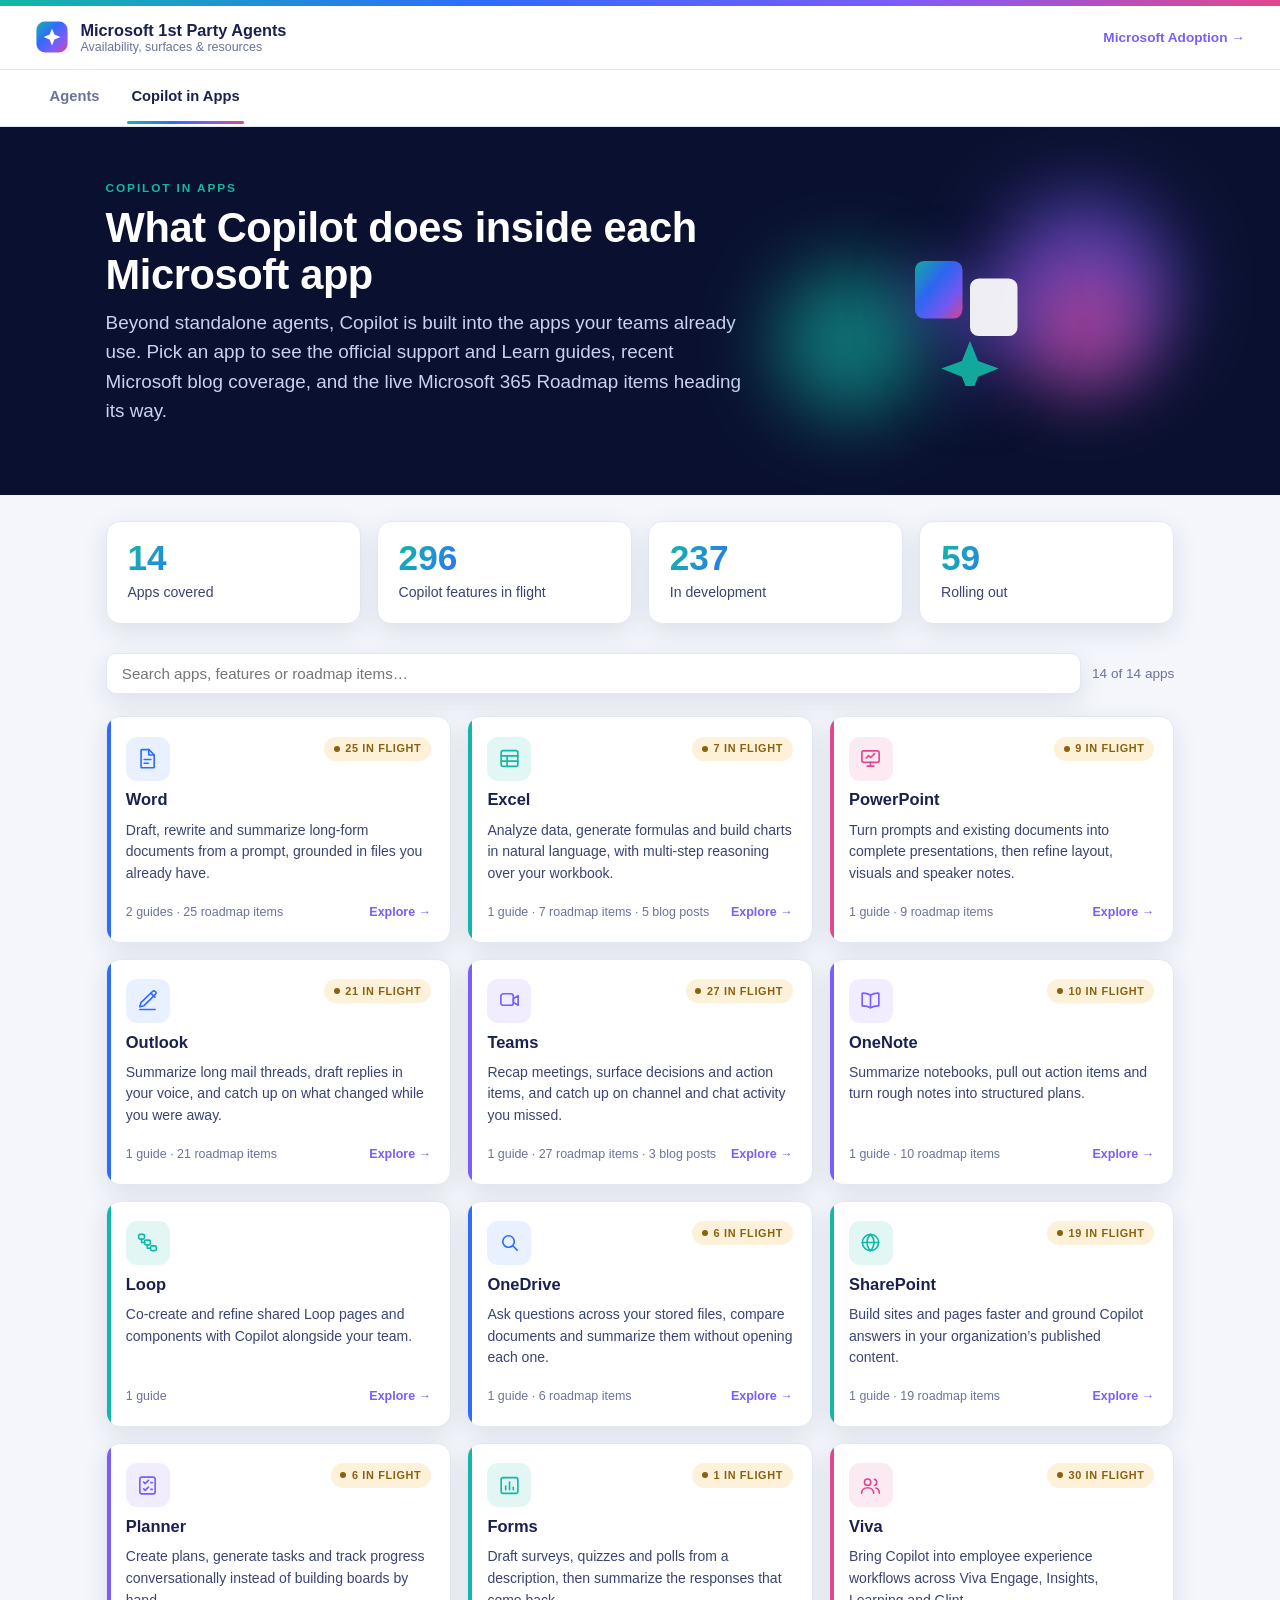
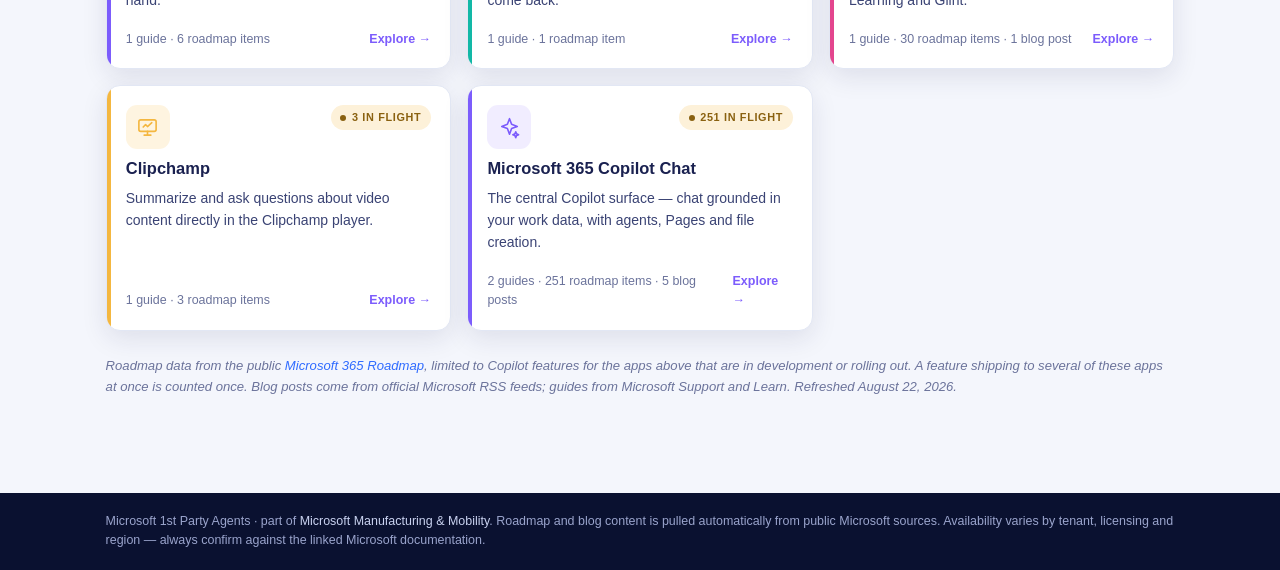
==== commit 7429cf13: "Weekly content refresh 2026-08-22 Word: new roadmap item — Create the perfect banner for your docume" ====
--- a/apps.html
+++ b/apps.html
@@ -6,7 +6,7 @@
 <title>Copilot in Apps — Microsoft 1st Party Agents</title>
 <meta name="description" content="What Microsoft 365 Copilot does inside Word, Excel, PowerPoint, Outlook, Teams and more — with official support articles, Microsoft blogs and live roadmap items for each app.">
 <link rel="icon" href="assets/favicon.svg" type="image/svg+xml">
-<link rel="stylesheet" href="assets/css/styles.css?v=20260815">
+<link rel="stylesheet" href="assets/css/styles.css?v=20260822">
 </head>
 <body>
 <div class="ribbon"></div>
@@ -87,6 +87,6 @@
     Availability varies by tenant, licensing and region — always confirm against the linked Microsoft documentation.</p>
 </footer>
 
-<script type="module" src="assets/js/apps.js?v=20260815"></script>
+<script type="module" src="assets/js/apps.js?v=20260822"></script>
 </body>
 </html>
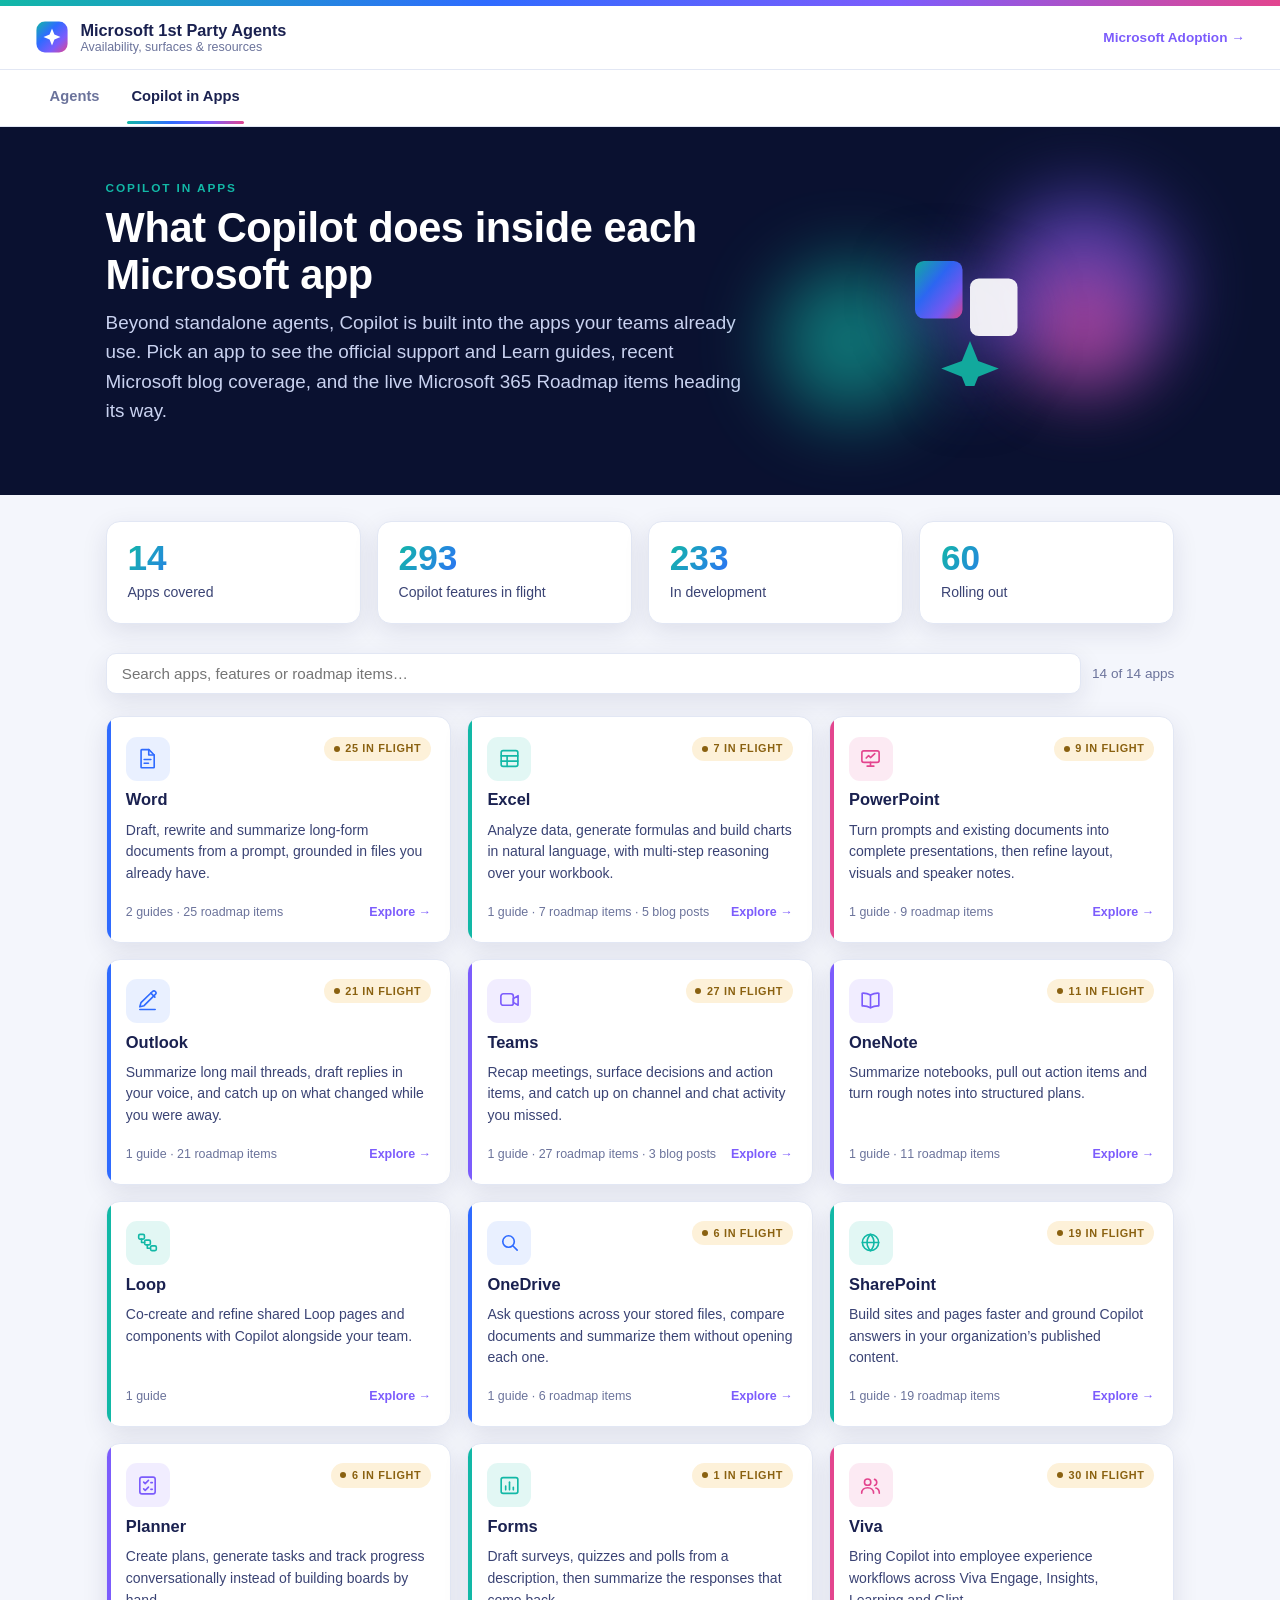
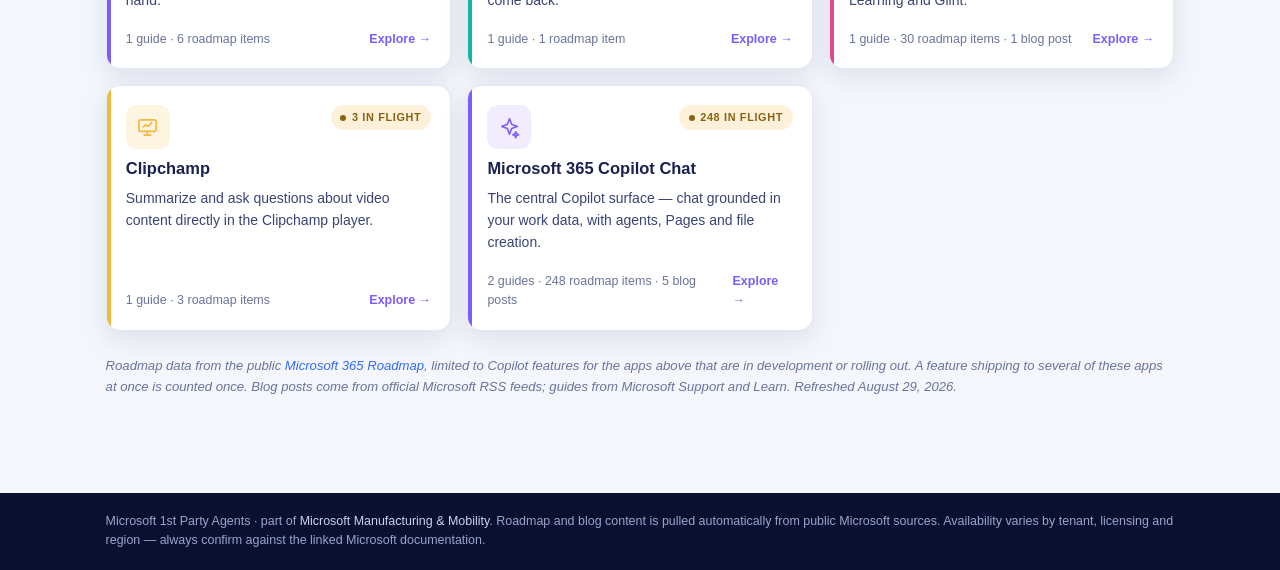
==== commit f3428caf: "Weekly content refresh 2026-08-29 Excel: new blog — What's New in Excel (August 2026) Teams: In deve" ====
--- a/apps.html
+++ b/apps.html
@@ -6,7 +6,7 @@
 <title>Copilot in Apps — Microsoft 1st Party Agents</title>
 <meta name="description" content="What Microsoft 365 Copilot does inside Word, Excel, PowerPoint, Outlook, Teams and more — with official support articles, Microsoft blogs and live roadmap items for each app.">
 <link rel="icon" href="assets/favicon.svg" type="image/svg+xml">
-<link rel="stylesheet" href="assets/css/styles.css?v=20260822">
+<link rel="stylesheet" href="assets/css/styles.css?v=20260829">
 </head>
 <body>
 <div class="ribbon"></div>
@@ -87,6 +87,6 @@
     Availability varies by tenant, licensing and region — always confirm against the linked Microsoft documentation.</p>
 </footer>
 
-<script type="module" src="assets/js/apps.js?v=20260822"></script>
+<script type="module" src="assets/js/apps.js?v=20260829"></script>
 </body>
 </html>
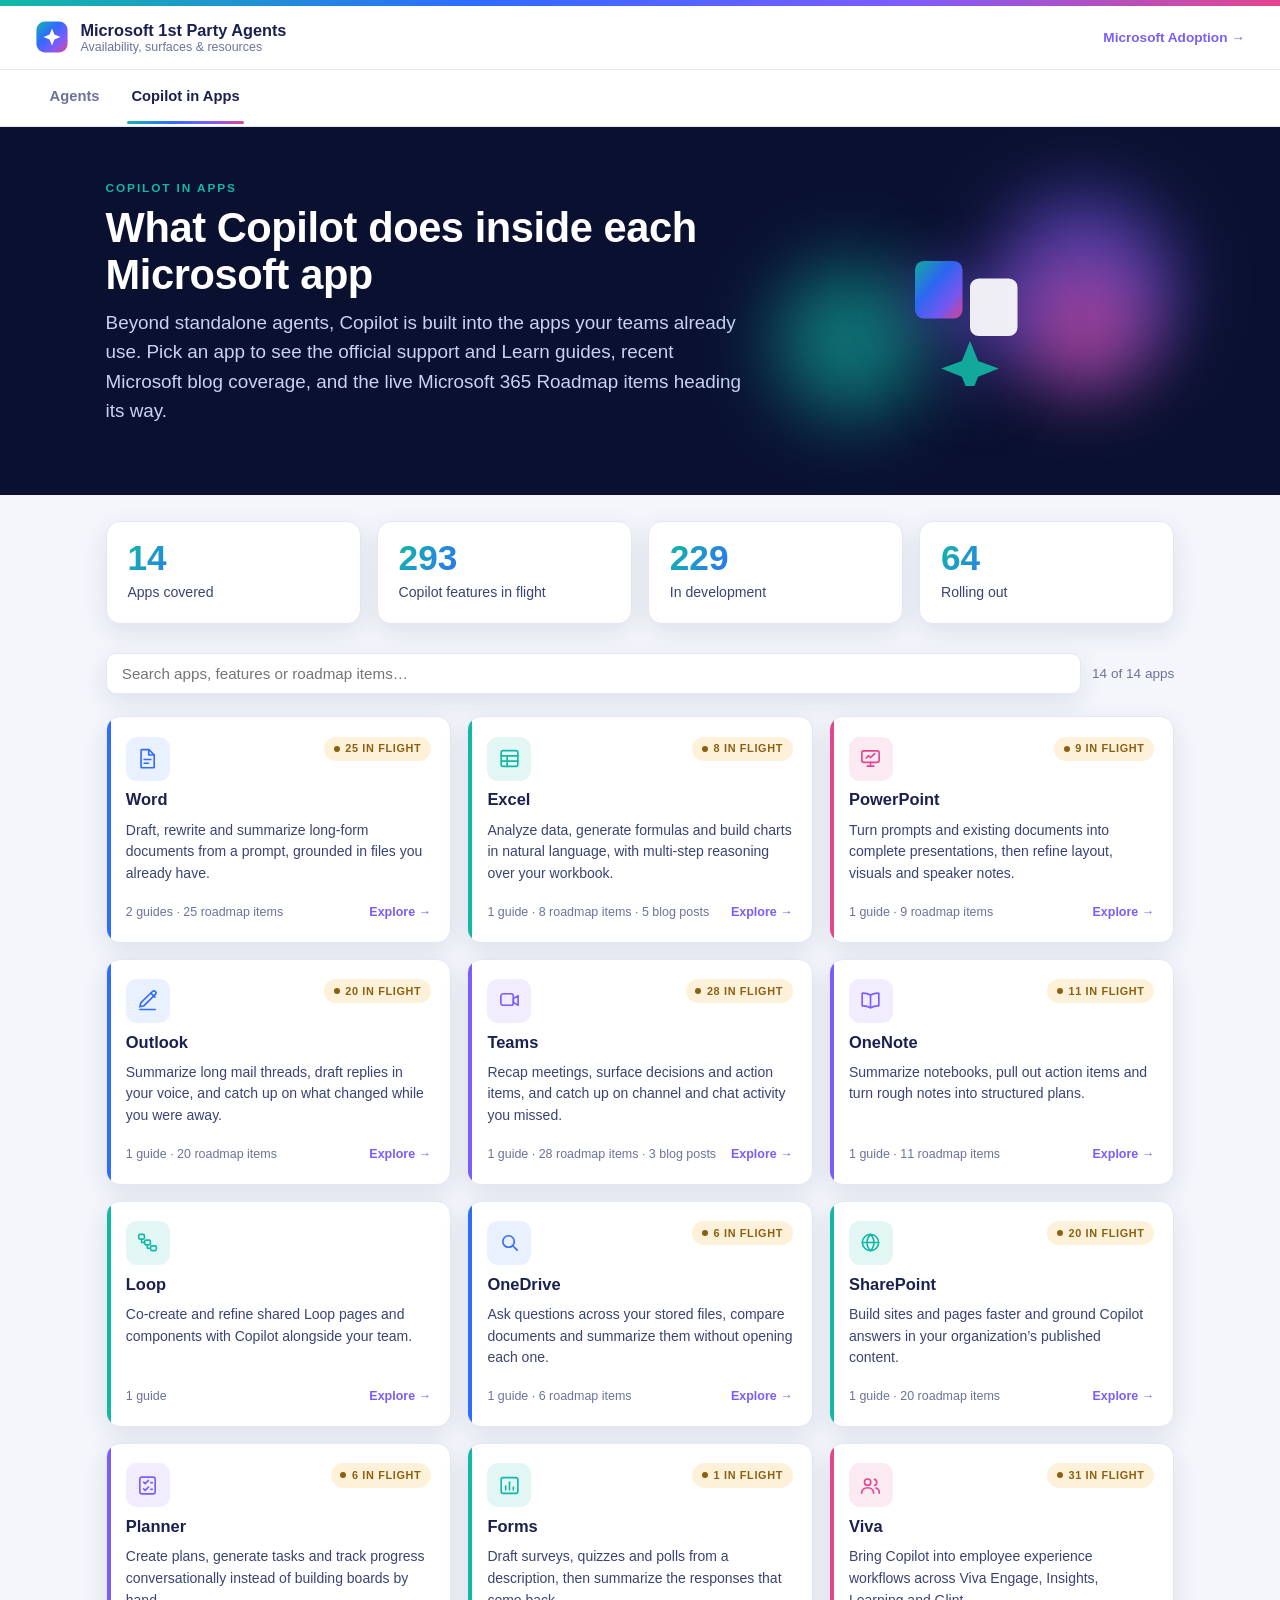
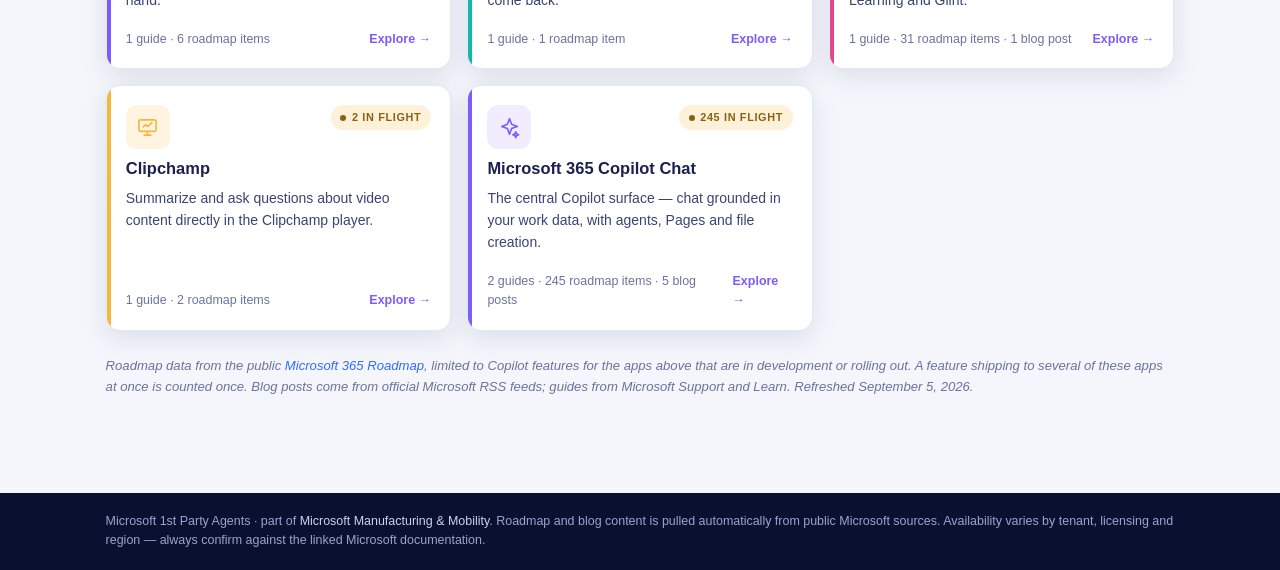
==== commit b290c1fb: "Weekly content refresh 2026-09-05 Excel: new roadmap item — Excel canvas Excel: new blog — Copilot i" ====
--- a/apps.html
+++ b/apps.html
@@ -6,7 +6,7 @@
 <title>Copilot in Apps — Microsoft 1st Party Agents</title>
 <meta name="description" content="What Microsoft 365 Copilot does inside Word, Excel, PowerPoint, Outlook, Teams and more — with official support articles, Microsoft blogs and live roadmap items for each app.">
 <link rel="icon" href="assets/favicon.svg" type="image/svg+xml">
-<link rel="stylesheet" href="assets/css/styles.css?v=20260829">
+<link rel="stylesheet" href="assets/css/styles.css?v=20260905">
 </head>
 <body>
 <div class="ribbon"></div>
@@ -87,6 +87,6 @@
     Availability varies by tenant, licensing and region — always confirm against the linked Microsoft documentation.</p>
 </footer>
 
-<script type="module" src="assets/js/apps.js?v=20260829"></script>
+<script type="module" src="assets/js/apps.js?v=20260905"></script>
 </body>
 </html>
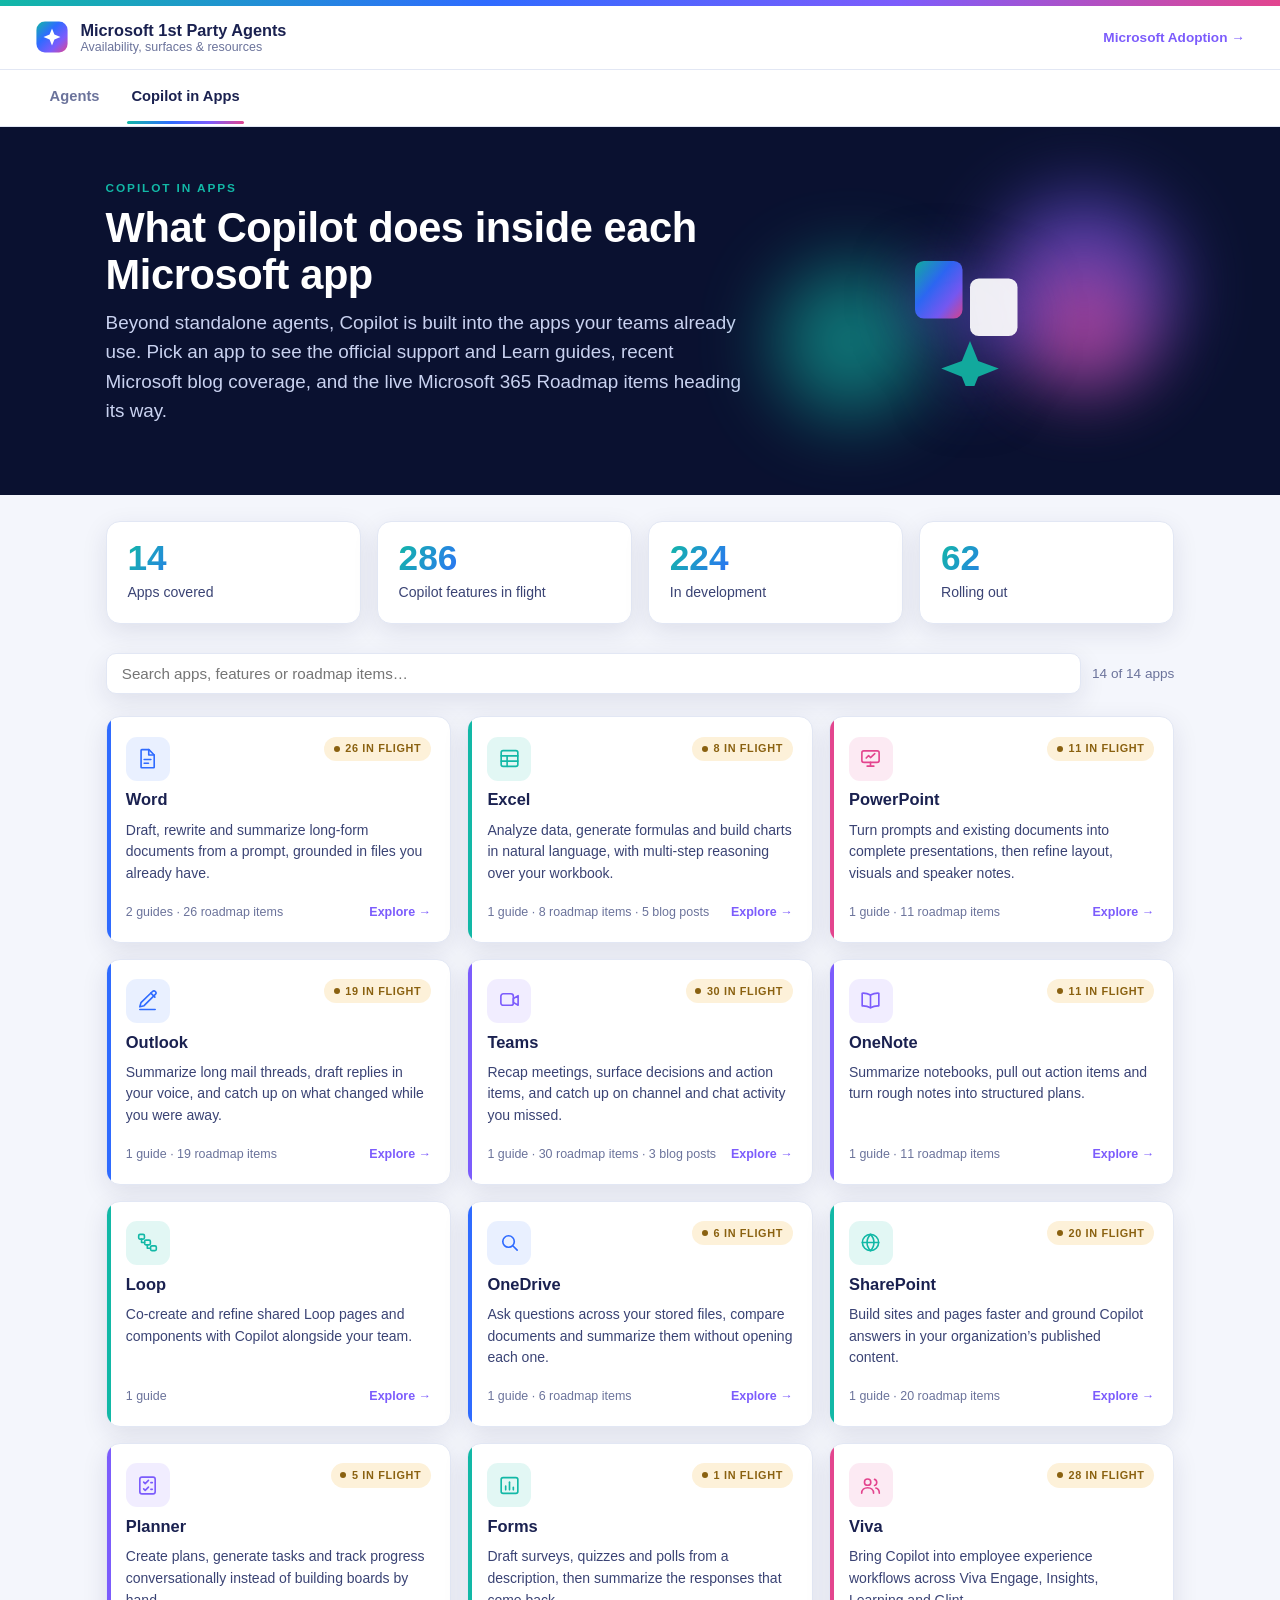
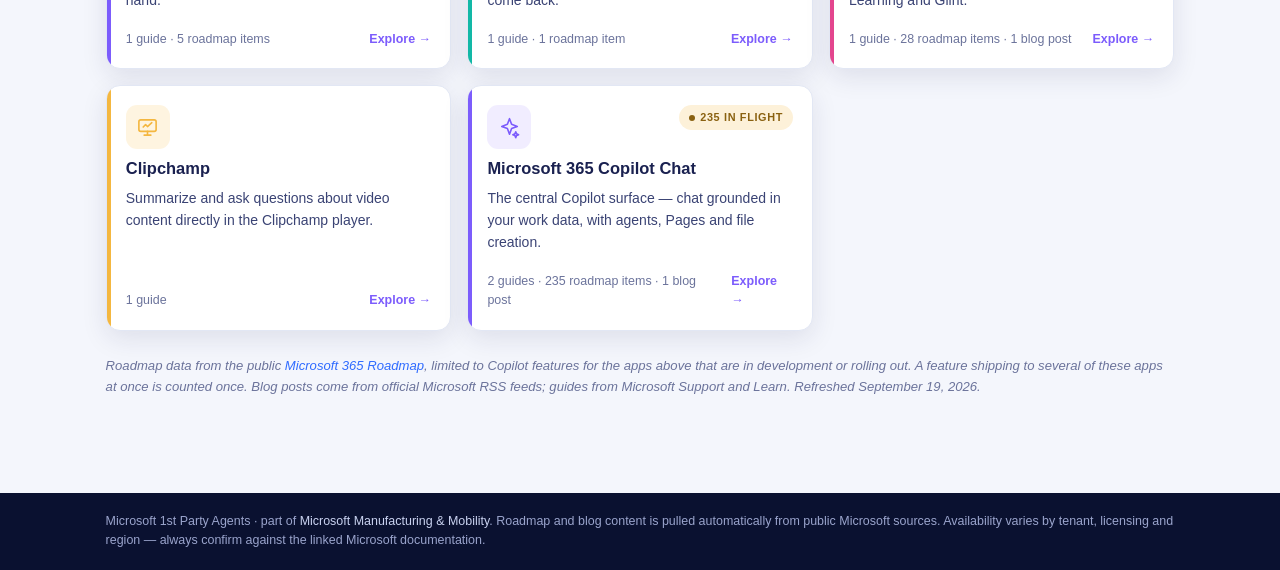
==== commit 7e6f62e3: "Weekly content refresh 2026-09-19 Word: new roadmap item — Copilot edit mode is available to users i" ====
--- a/apps.html
+++ b/apps.html
@@ -6,7 +6,7 @@
 <title>Copilot in Apps — Microsoft 1st Party Agents</title>
 <meta name="description" content="What Microsoft 365 Copilot does inside Word, Excel, PowerPoint, Outlook, Teams and more — with official support articles, Microsoft blogs and live roadmap items for each app.">
 <link rel="icon" href="assets/favicon.svg" type="image/svg+xml">
-<link rel="stylesheet" href="assets/css/styles.css?v=20260905">
+<link rel="stylesheet" href="assets/css/styles.css?v=20260919">
 </head>
 <body>
 <div class="ribbon"></div>
@@ -87,6 +87,6 @@
     Availability varies by tenant, licensing and region — always confirm against the linked Microsoft documentation.</p>
 </footer>
 
-<script type="module" src="assets/js/apps.js?v=20260905"></script>
+<script type="module" src="assets/js/apps.js?v=20260919"></script>
 </body>
 </html>
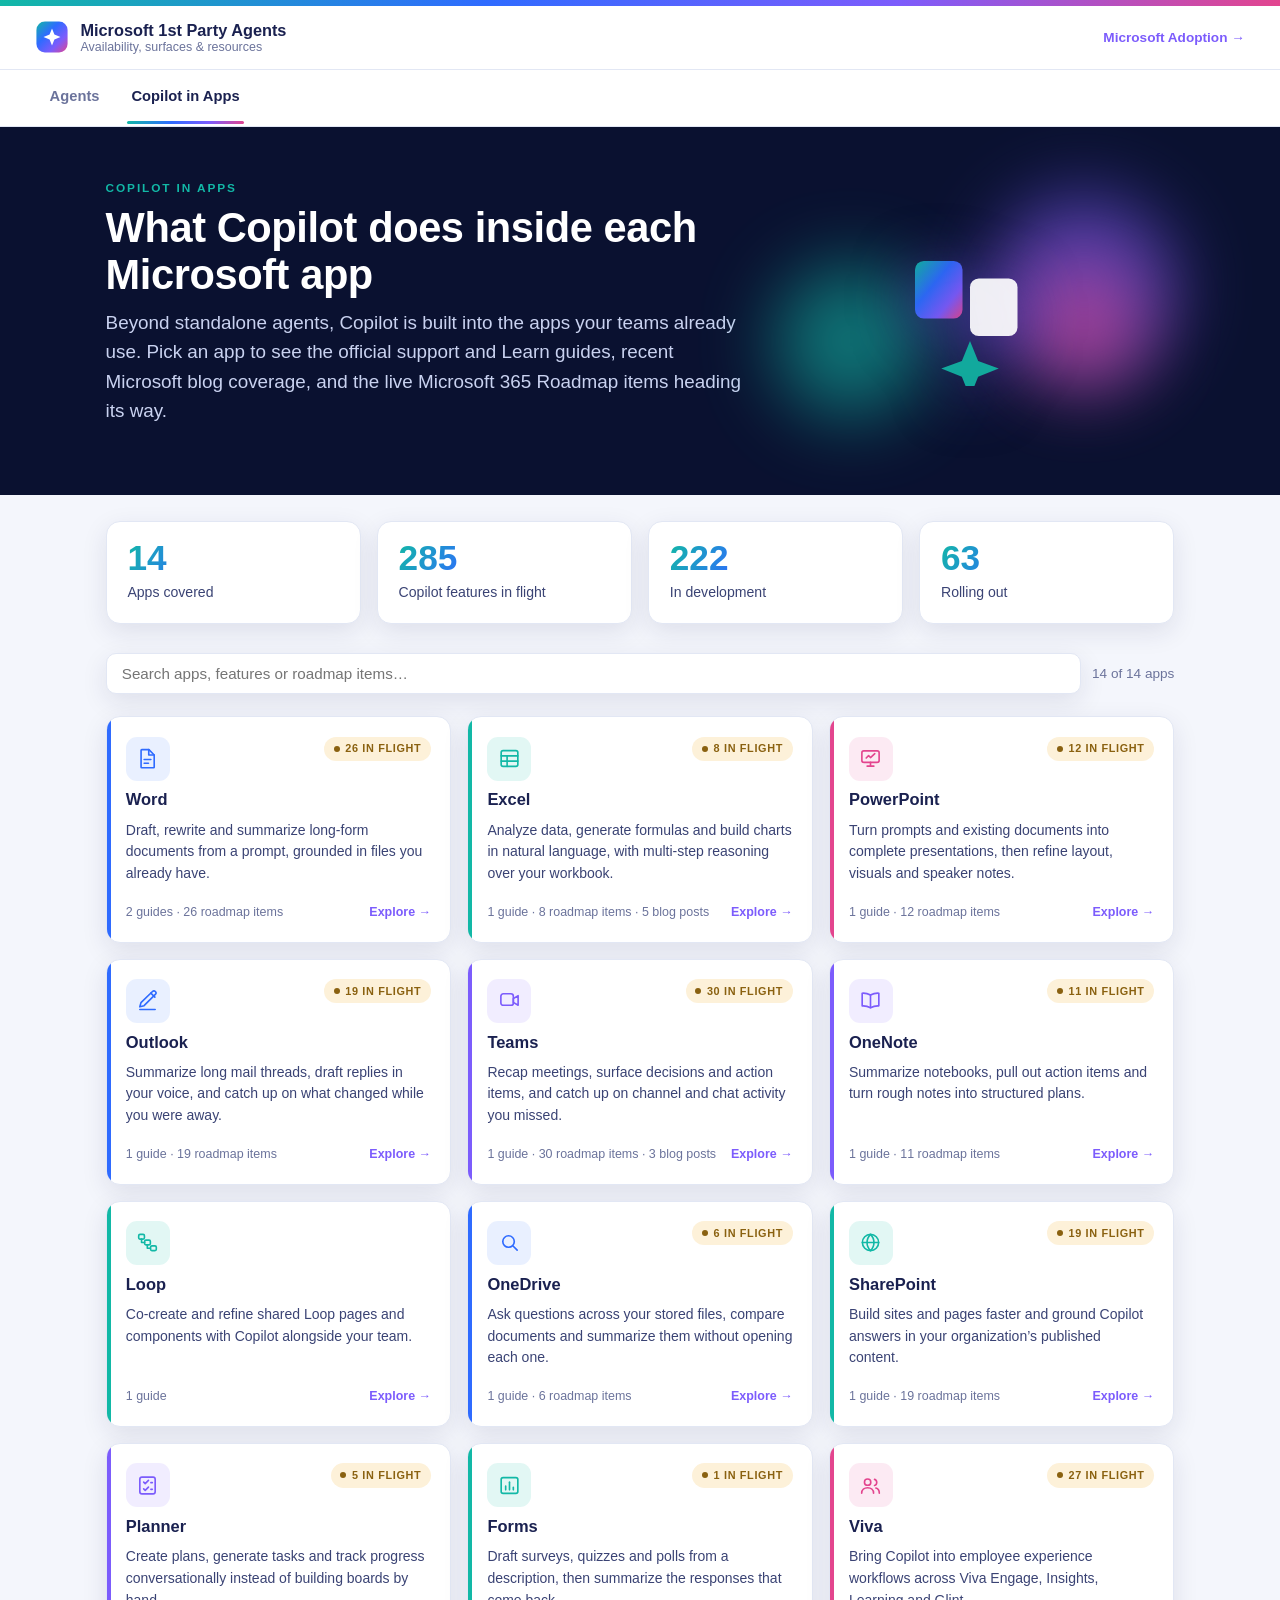
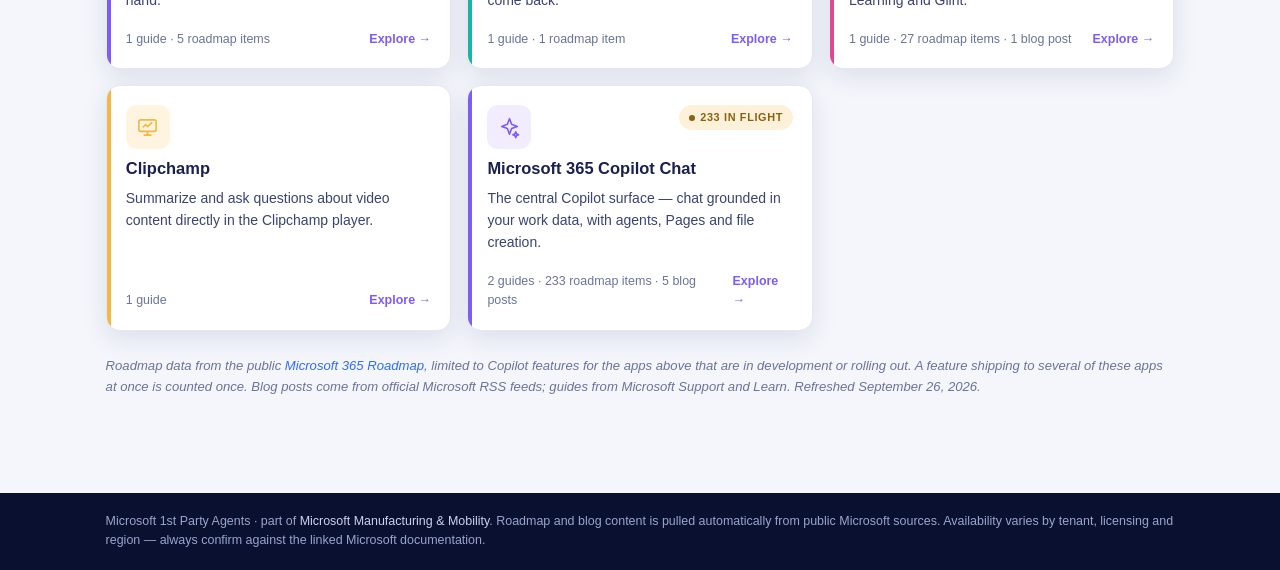
==== commit 6976e982: "Weekly content refresh 2026-09-26 Sales Opportunity Agent: overview 3 → 4 paragraphs PowerPoint: new" ====
--- a/apps.html
+++ b/apps.html
@@ -6,7 +6,7 @@
 <title>Copilot in Apps — Microsoft 1st Party Agents</title>
 <meta name="description" content="What Microsoft 365 Copilot does inside Word, Excel, PowerPoint, Outlook, Teams and more — with official support articles, Microsoft blogs and live roadmap items for each app.">
 <link rel="icon" href="assets/favicon.svg" type="image/svg+xml">
-<link rel="stylesheet" href="assets/css/styles.css?v=20260919">
+<link rel="stylesheet" href="assets/css/styles.css?v=20260926">
 </head>
 <body>
 <div class="ribbon"></div>
@@ -87,6 +87,6 @@
     Availability varies by tenant, licensing and region — always confirm against the linked Microsoft documentation.</p>
 </footer>
 
-<script type="module" src="assets/js/apps.js?v=20260919"></script>
+<script type="module" src="assets/js/apps.js?v=20260926"></script>
 </body>
 </html>
